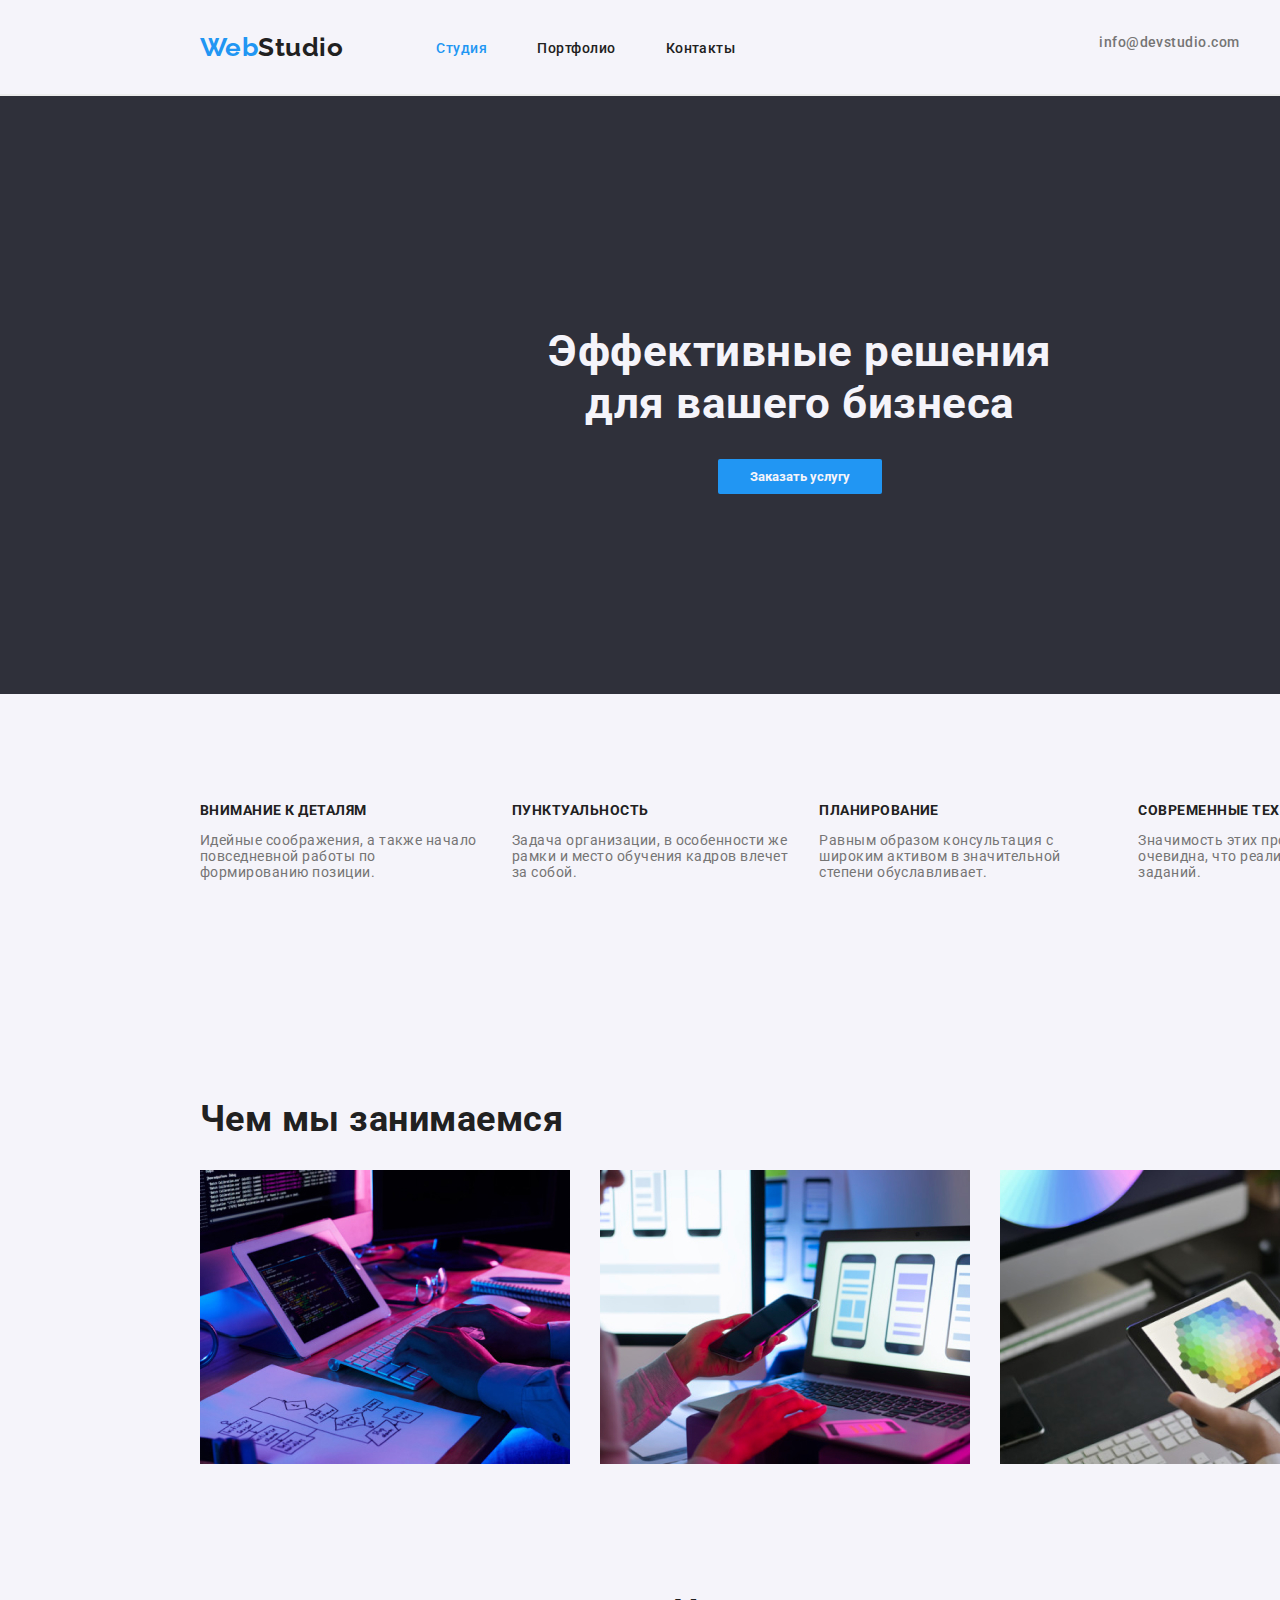
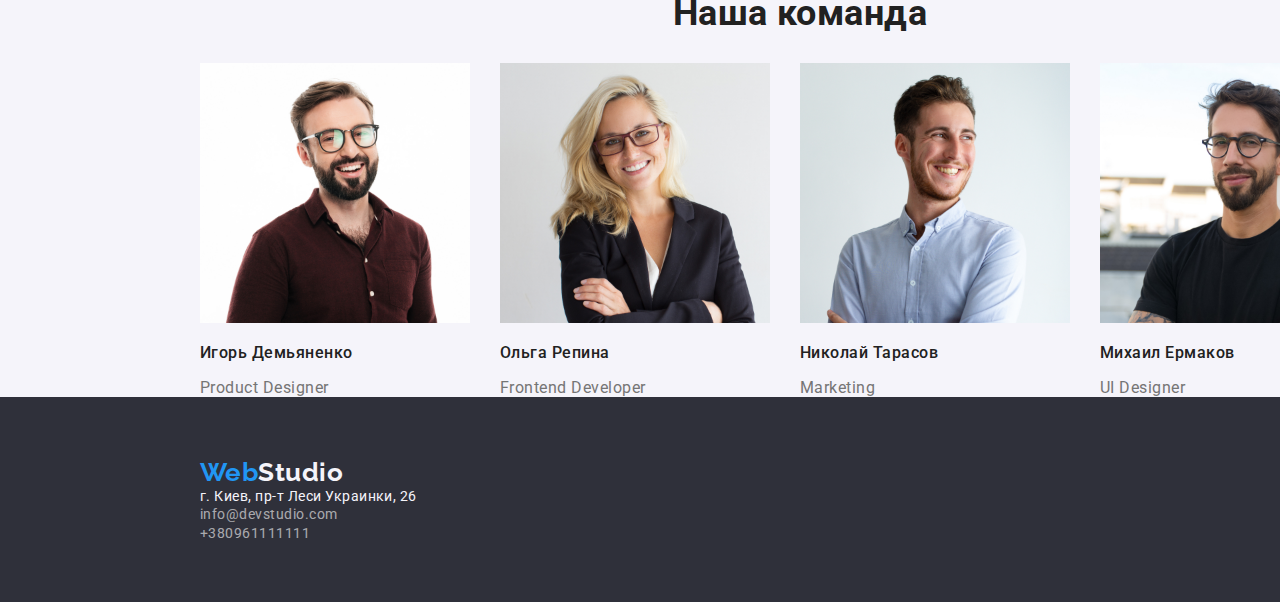
==== index.html @ 2485697c "second commit" ====
<!DOCTYPE html>
<html lang="en">
  <head>
    <meta charset="UTF-8" />
    <meta http-equiv="X-UA-Compatible" content="IE=edge" />
    <meta name="viewport" content="width=device-width, initial-scale=1.0" />
    <link rel="preconnect" href="https://fonts.googleapis.com" />
    <link rel="preconnect" href="https://fonts.gstatic.com" crossorigin />

    <link
      href="https://fonts.googleapis.com/css2?family=Raleway:wght@700&family=Roboto:wght@400;500;700;900&display=swap"
      rel="stylesheet"
    />
    <link
      rel="stylesheet"
      href="https://cdnjs.cloudflare.com/ajax/libs/modern-normalize/1.1.0/modern-normalize.min.css"
      integrity="sha512-wpPYUAdjBVSE4KJnH1VR1HeZfpl1ub8YT/NKx4PuQ5NmX2tKuGu6U/JRp5y+Y8XG2tV+wKQpNHVUX03MfMFn9Q=="
      crossorigin="anonymous"
      referrerpolicy="no-referrer"
    />

    <link rel="stylesheet" href="css/styles.css" />
    <title>Document</title>
  </head>
  <body>
    <div class="container">
      <header class="header">
        <nav class="navigation">
          <a href="./index.html" class="logo"
            ><span class="navigation-logo">Web</span>Studio</a
          >
          <ul class="navigation-main">
            <li class="navigation-item">
              <a class="navigation-link active" href="./index.html">Студия</a>
            </li>
            <li class="navigation-item">
              <a class="navigation-link" href="./portfolio.html">Портфолио</a>
            </li>
            <li class="navigation-item">
              <a class="navigation-link" href="#">Контакты</a>
            </li>
          </ul>
        </nav>

        <ul class="contacts">
          <li class="navigation-item">
            <a class="navigation-link" href="#">info@devstudio.com</a>
          </li>
          <li class="navigation-item">
            <a class="navigation-link" href="#">+380961111111</a>
          </li>
        </ul>
      </header>
    </div>
    <div class="line"></div>
    <main class="main">
      <section class="section main-section">
        <h1 class="main-title">
          Эффективные решения <br />
          для вашего бизнеса
        </h1>
        <button class="button btn-order" type="button">Заказать услугу</button>
      </section>
      <div class="container">
        <section class="section peculiarities">
          <ul class="peculiarities">
            <li class="item">
              <h3 class="section-title">Внимание к деталям</h3>
              <p class="section-description">
                Идейные соображения, а также начало повседневной работы по
                формированию позиции.
              </p>
            </li>
            <li class="item">
              <h3 class="section-title">Пунктуальность</h3>
              <p class="section-description">
                Задача организации, в особенности же рамки и место обучения
                кадров влечет за собой.
              </p>
            </li>
            <li class="item">
              <h3 class="section-title">Планирование</h3>
              <p class="section-description">
                Равным образом консультация с широким активом в значительной
                степени обуславливает.
              </p>
            </li>
            <li class="item">
              <h3 class="section-title">Современные технологии</h3>
              <p class="section-description">
                Значимость этих проблем настолько очевидна, что реализация
                плановых заданий.
              </p>
            </li>
          </ul>
        </section>
        <section class="section section-doings">
          <h2 class="section-heading">Чем мы занимаемся</h2>
          <ul class="doings-cards">
            <li class="section-doings-item">
              <img
                class="section-img"
                src="./images/img.jpg"
                alt="программирование"
                width="370"
                height="294"
              />
            </li>
            <li class="section-doings-item">
              <img
                class="section-img"
                src="./images/img(1).jpg"
                alt="адаптивная верстка"
                width="370"
                height="294"
              />
            </li>
            <li class="section-doings-item">
              <img
                class="section-img"
                src="./images/img(2).jpg"
                alt="дизайн"
                width="370"
                height="294"
              />
            </li>
          </ul>
        </section>
        <section class="section-team">
          <h2 class="section-heading">Наша команда</h2>
          <ul class="section-team-list">
            <li class="section-team-item">
              <img
                src="./images/img(3).jpg"
                alt="главный дизайнер"
                width="270"
                height="260"
              />
              <h3 class="section-name">Игорь Демьяненко</h3>
              <p class="section-position">Product Designer</p>
            </li>
            <li class="section-team-item">
              <img
                src="./images/img(4).jpg"
                alt="фронтенд разработчик"
                width="270"
                height="260"
              />
              <h3 class="section-name">Ольга Репина</h3>
              <p class="section-position">Frontend Developer</p>
            </li>
            <li class="section-team-item">
              <img
                src="./images/img(5).jpg"
                alt="маркетолог"
                width="270"
                height="260"
              />
              <h3 class="section-name">Николай Тарасов</h3>
              <p class="section-position">Marketing</p>
            </li>
            <li class="section-team-item">
              <img
                src="./images/img(6).jpg"
                alt="дизайнер"
                width="270"
                height="260"
              />
              <h3 class="section-name">Михаил Ермаков</h3>
              <p class="section-position">UI Designer</p>
            </li>
          </ul>
        </section>
      </div>
    </main>
    <footer class="footer">
      <div class="container">
        <a href="./index.html" class="logo footer-logo"
          ><span class="navigation-logo">Web</span>Studio</a
        >
        <address class="address">
          <p>г. Киев, пр-т Леси Украинки, 26</p>

          <ul>
            <li class="address-item">
              <a href="#" class="link">info@devstudio.com</a>
            </li>
            <li class="address-item">
              <a href="#" class="link">+380961111111</a>
            </li>
          </ul>
        </address>
      </div>
    </footer>
  </body>
</html>
---- css/styles.css ----
:root {
  --primary-text-color: #212121;
  --background-color: #2f303a;
  --accent-color: #2196f3;
  --second-text-color: #f5f4fa;
  --third-text-color: #757575;
}

body {
  background-color: #f5f4fa;
  color: var(--primary-text-color);
  list-style: none;
  font-family: Roboto, serif;
  letter-spacing: 0.03em;
  width: 1600px;
  margin: 0 auto;
}

ul,
p {
  list-style: none;
  padding: 0;
  margin: 0;
}

.container {
  max-width: 1200px;
  margin: 0px auto;
  padding: 0 15px;
}

.header {
  display: flex;
  padding: 32px 0;
}

.logo {
  display: block;
  margin-right: 93px;
  text-decoration: none;
  color: var(--primary-text-color);
  font-weight: 700;
  font-family: Raleway, serif;
  font-size: 26px;
}

.navigation {
  display: flex;
  align-items: center;
}

.navigation-main {
  display: flex;
}

.navigation-logo {
  color: var(--accent-color);
}

.navigation-link {
  text-decoration: none;
  font-weight: 500;
  font-size: 14px;
  color: var(--primary-text-color);
}

.navigation-item {
  margin-right: 50px;
}

.navigation-item:last-child {
  margin-right: 0;
}

.active {
  color: var(--accent-color);
}

.contacts .navigation-link {
  color: var(--third-text-color);
}

.navigation-link:hover,
.navigation-link:focus {
  color: var(--accent-color);
}

.contacts {
  display: flex;
  margin-left: auto;
}

.line {
  border: 1px solid #ececec;
}

.main-title {
  font-size: 44px;
}

.button {
  font-family: Roboto, serif;
  font-weight: 700;
  background-color: var(--accent-color);
  border: inherit;
  border-radius: 2px;
  color: var(--second-text-color);
  cursor: pointer;
  padding: 10px 32px;
}

.section {
  display: flex;
  flex-wrap: wrap;
  padding: 94px 0;
}

.peculiarities {
  display: flex;
}

.main-section {
  display: block;
  text-align: center;
  background-color: var(--background-color);
  color: var(--second-text-color);
  padding: 200px;
}

.peculiarities .item {
  margin-right: 30px;
  max-width: 400px;
}

.peculiarities .item:last-child {
  margin-right: 0;
}

.section-title {
  text-transform: uppercase;
  font-weight: 700;

  font-size: 14px;
}

.section-description {
  font-size: 14px;
  font-weight: 400;
  color: var(--third-text-color);
}

.section-heading {
  text-align: center;
  font-size: 36px;
}

.section-name {
  font-size: 16px;
  font-weight: 500;
}

.section-doings ul {
  display: flex;
}

.section-doings-item {
  margin-right: 30px;
}

.section-doings-item:last-child {
  margin-right: 0;
}

.section-team-list {
  display: flex;
}

.section-team-item {
  margin-right: 30px;
}

.section-team-item:last-child {
  margin-right: 0px;
}

.section-position {
  font-size: 16px;
  color: var(--third-text-color);
}

.footer {
  background-color: var(--background-color);
  padding: 60px 0;
}

.address {
  font-style: normal;
}

.address p {
  font-size: 14px;
  font-weight: 400;
}

.footer-logo {
  line-height: 31px;
}

.footer-logo,
.address p {
  color: var(--second-text-color);
}

.address .link {
  color: rgba(255, 255, 255, 0.6);
  text-decoration: none;
  font-weight: 400;
  font-size: 14px;
}

.link:hover,
.link:focus {
  color: var(--accent-color);
}

.hidden-title {
  visibility: hidden;
}

.portfolio-navigation {
  display: flex;
  justify-content: center;
}

.potfolio-navigation-item {
  margin-left: 52px;
}

.portfolio-button {
  padding: 6px 22px;
  font-family: Roboto, serif;
  font-weight: 500;
  font-size: 16px;
  border: none;
  border-radius: 4px;
}
.portfolio-button:focus,
.portfolio-button:hover {
  background-color: var(--accent-color);
  color: var(--second-text-color);
  cursor: pointer;
}

.projects {
  display: flex;
  flex-wrap: wrap;
}

.projects li {
  margin-right: 30px;
  margin-bottom: 30px;
  border-bottom: 1px solid #eeeeee;
}

.projects li:nth-child(3n) {
  margin-right: 0;
}

.projects li:nth-child(n + 7) {
  margin-bottom: 0;
}

.portfolio-title {
  padding-left: 24px;
  font-size: 18px;
  font-weight: 700;
  letter-spacing: 0.06em;
}

.portfolio-description {
  padding-left: 24px;
  margin-bottom: 20px;
  color: var(--third-text-color);
}
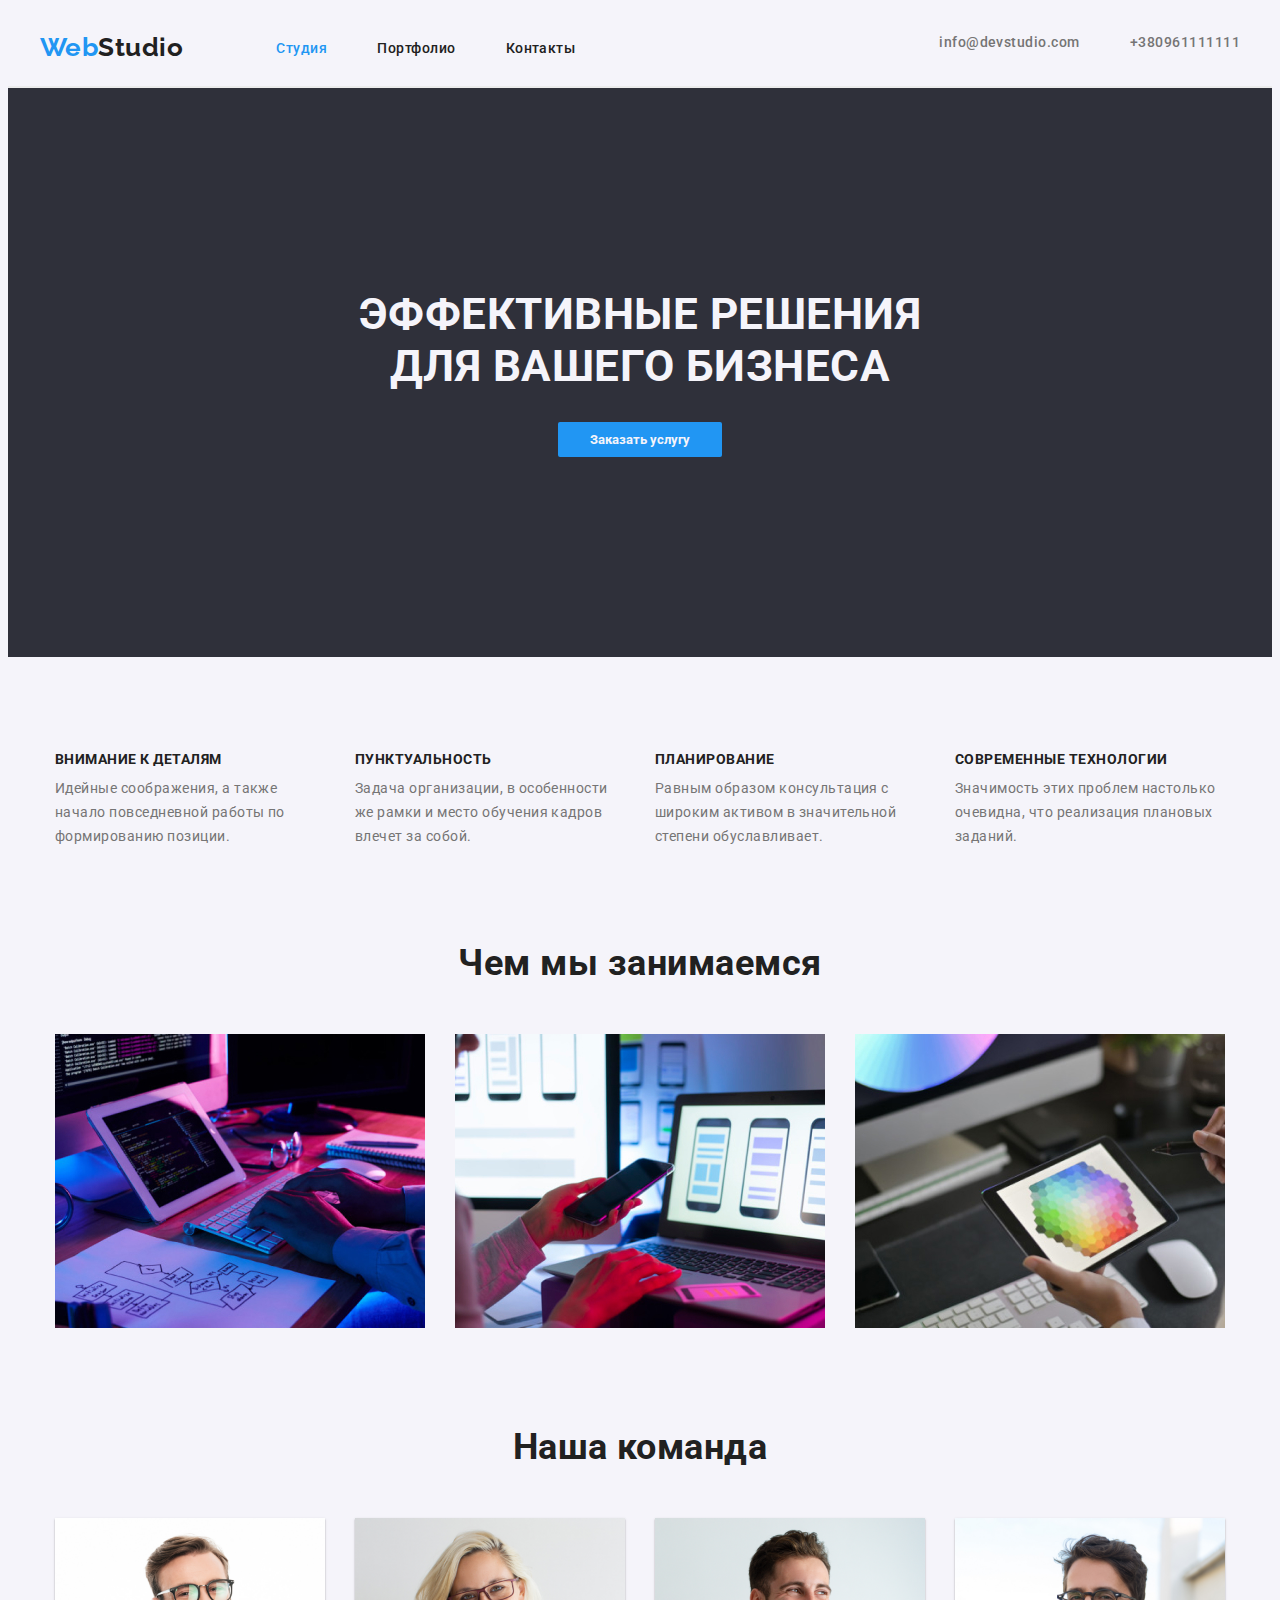
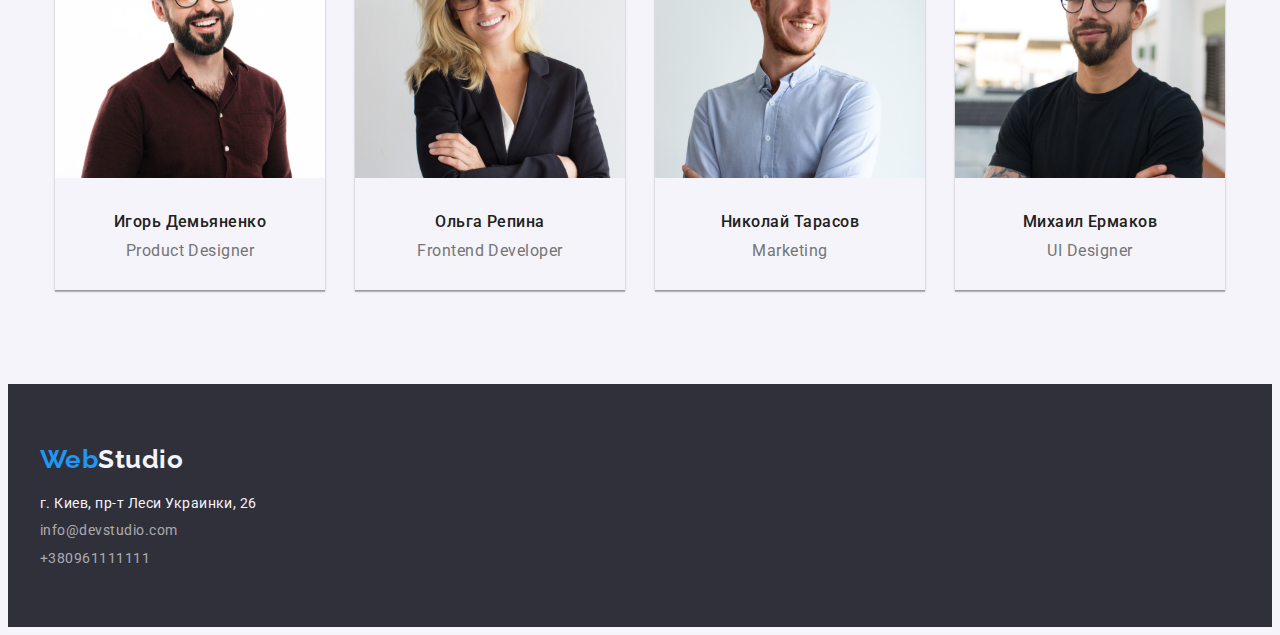
==== commit f3b79f3a: "reworks" ====
--- a/index.html
+++ b/index.html
@@ -23,8 +23,8 @@
     <title>Document</title>
   </head>
   <body>
-    <div class="container">
-      <header class="header">
+    <header class="header">
+      <div class="container">
         <nav class="navigation">
           <a href="./index.html" class="logo"
             ><span class="navigation-logo">Web</span>Studio</a
@@ -50,8 +50,9 @@
             <a class="navigation-link" href="#">+380961111111</a>
           </li>
         </ul>
-      </header>
-    </div>
+      </div>
+    </header>
+
     <div class="line"></div>
     <main class="main">
       <section class="section main-section">
@@ -61,8 +62,9 @@
         </h1>
         <button class="button btn-order" type="button">Заказать услугу</button>
       </section>
-      <div class="container">
-        <section class="section peculiarities">
+
+      <section class="section peculiarities">
+        <div class="container">
           <ul class="peculiarities">
             <li class="item">
               <h3 class="section-title">Внимание к деталям</h3>
@@ -93,8 +95,10 @@
               </p>
             </li>
           </ul>
-        </section>
-        <section class="section section-doings">
+        </div>
+      </section>
+      <section class="section section-doings">
+        <div class="container">
           <h2 class="section-heading">Чем мы занимаемся</h2>
           <ul class="doings-cards">
             <li class="section-doings-item">
@@ -125,8 +129,10 @@
               />
             </li>
           </ul>
-        </section>
-        <section class="section-team">
+        </div>
+      </section>
+      <section class="section section-team">
+        <div class="container">
           <h2 class="section-heading">Наша команда</h2>
           <ul class="section-team-list">
             <li class="section-team-item">
@@ -136,8 +142,10 @@
                 width="270"
                 height="260"
               />
-              <h3 class="section-name">Игорь Демьяненко</h3>
-              <p class="section-position">Product Designer</p>
+              <div class="worker">
+                <h3 class="section-name">Игорь Демьяненко</h3>
+                <p class="section-position">Product Designer</p>
+              </div>
             </li>
             <li class="section-team-item">
               <img
@@ -146,8 +154,10 @@
                 width="270"
                 height="260"
               />
-              <h3 class="section-name">Ольга Репина</h3>
-              <p class="section-position">Frontend Developer</p>
+              <div class="worker">
+                <h3 class="section-name">Ольга Репина</h3>
+                <p class="section-position">Frontend Developer</p>
+              </div>
             </li>
             <li class="section-team-item">
               <img
@@ -156,8 +166,10 @@
                 width="270"
                 height="260"
               />
-              <h3 class="section-name">Николай Тарасов</h3>
-              <p class="section-position">Marketing</p>
+              <div class="worker">
+                <h3 class="section-name">Николай Тарасов</h3>
+                <p class="section-position">Marketing</p>
+              </div>
             </li>
             <li class="section-team-item">
               <img
@@ -166,12 +178,14 @@
                 width="270"
                 height="260"
               />
-              <h3 class="section-name">Михаил Ермаков</h3>
-              <p class="section-position">UI Designer</p>
-            </li>
-          </ul>
-        </section>
-      </div>
+              <div class="worker">
+                <h3 class="section-name">Михаил Ермаков</h3>
+                <p class="section-position">UI Designer</p>
+              </div>
+            </li>
+          </ul>
+        </div>
+      </section>
     </main>
     <footer class="footer">
       <div class="container">
--- a/css/styles.css
+++ b/css/styles.css
@@ -12,26 +12,30 @@
   list-style: none;
   font-family: Roboto, serif;
   letter-spacing: 0.03em;
-  width: 1600px;
-  margin: 0 auto;
 }
 
 ul,
-p {
+p,
+h1,
+h2,
+h3,
+h4,
+h5,
+h6 {
   list-style: none;
   padding: 0;
   margin: 0;
 }
 
 .container {
+  display: flex;
   max-width: 1200px;
   margin: 0px auto;
   padding: 0 15px;
 }
 
 .header {
-  display: flex;
-  padding: 32px 0;
+  padding: 24px 0;
 }
 
 .logo {
@@ -95,7 +99,9 @@
 }
 
 .main-title {
+  text-transform: uppercase;
   font-size: 44px;
+  margin-bottom: 30px;
 }
 
 .button {
@@ -124,12 +130,13 @@
   text-align: center;
   background-color: var(--background-color);
   color: var(--second-text-color);
-  padding: 200px;
+  padding: 200px 0;
 }
 
 .peculiarities .item {
   margin-right: 30px;
   max-width: 400px;
+  width: 270px;
 }
 
 .peculiarities .item:last-child {
@@ -137,24 +144,36 @@
 }
 
 .section-title {
+  margin-bottom: 10px;
   text-transform: uppercase;
   font-weight: 700;
-
   font-size: 14px;
 }
 
 .section-description {
   font-size: 14px;
   font-weight: 400;
+  line-height: 1.7;
   color: var(--third-text-color);
 }
 
+.section-doings {
+  padding: 0;
+}
+
+.section-doings .container {
+  flex-direction: column;
+  align-items: center;
+  flex-wrap: wrap;
+}
+
 .section-heading {
-  text-align: center;
   font-size: 36px;
+  margin-bottom: 50px;
 }
 
 .section-name {
+  margin-bottom: 10px;
   font-size: 16px;
   font-weight: 500;
 }
@@ -175,12 +194,29 @@
   display: flex;
 }
 
+.section-team .container {
+  flex-direction: column;
+  align-items: center;
+  flex-wrap: wrap;
+}
+
 .section-team-item {
+  box-shadow: 0px 1px 3px rgba(0, 0, 0, 0.12), 0px 1px 1px rgba(0, 0, 0, 0.14),
+    0px 2px 1px rgba(0, 0, 0, 0.2);
   margin-right: 30px;
 }
 
 .section-team-item:last-child {
   margin-right: 0px;
+}
+
+.section-name,
+.section-position {
+  text-align: center;
+}
+
+.worker {
+  padding: 30px 0;
 }
 
 .section-position {
@@ -193,6 +229,10 @@
   padding: 60px 0;
 }
 
+.footer .container {
+  flex-direction: column;
+}
+
 .address {
   font-style: normal;
 }
@@ -200,10 +240,16 @@
 .address p {
   font-size: 14px;
   font-weight: 400;
+  margin-bottom: 9px;
+}
+
+ul .address-item:first-child {
+  margin-bottom: 9px;
 }
 
 .footer-logo {
   line-height: 31px;
+  margin-bottom: 20px;
 }
 
 .footer-logo,
@@ -230,10 +276,17 @@
 .portfolio-navigation {
   display: flex;
   justify-content: center;
+  margin-bottom: 50px;
+}
+
+.works .container {
+  flex-direction: column;
+  align-items: center;
+  flex-wrap: wrap;
 }
 
 .potfolio-navigation-item {
-  margin-left: 52px;
+  margin-left: 30px;
 }
 
 .portfolio-button {
@@ -256,6 +309,10 @@
   flex-wrap: wrap;
 }
 
+.projects-description {
+  padding: 20px 24px;
+}
+
 .projects li {
   margin-right: 30px;
   margin-bottom: 30px;
@@ -274,6 +331,7 @@
   padding-left: 24px;
   font-size: 18px;
   font-weight: 700;
+  line-height: 2;
   letter-spacing: 0.06em;
 }
 
@@ -281,4 +339,6 @@
   padding-left: 24px;
   margin-bottom: 20px;
   color: var(--third-text-color);
-}
+  font-size: 16px;
+  line-height: 1.88;
+}
